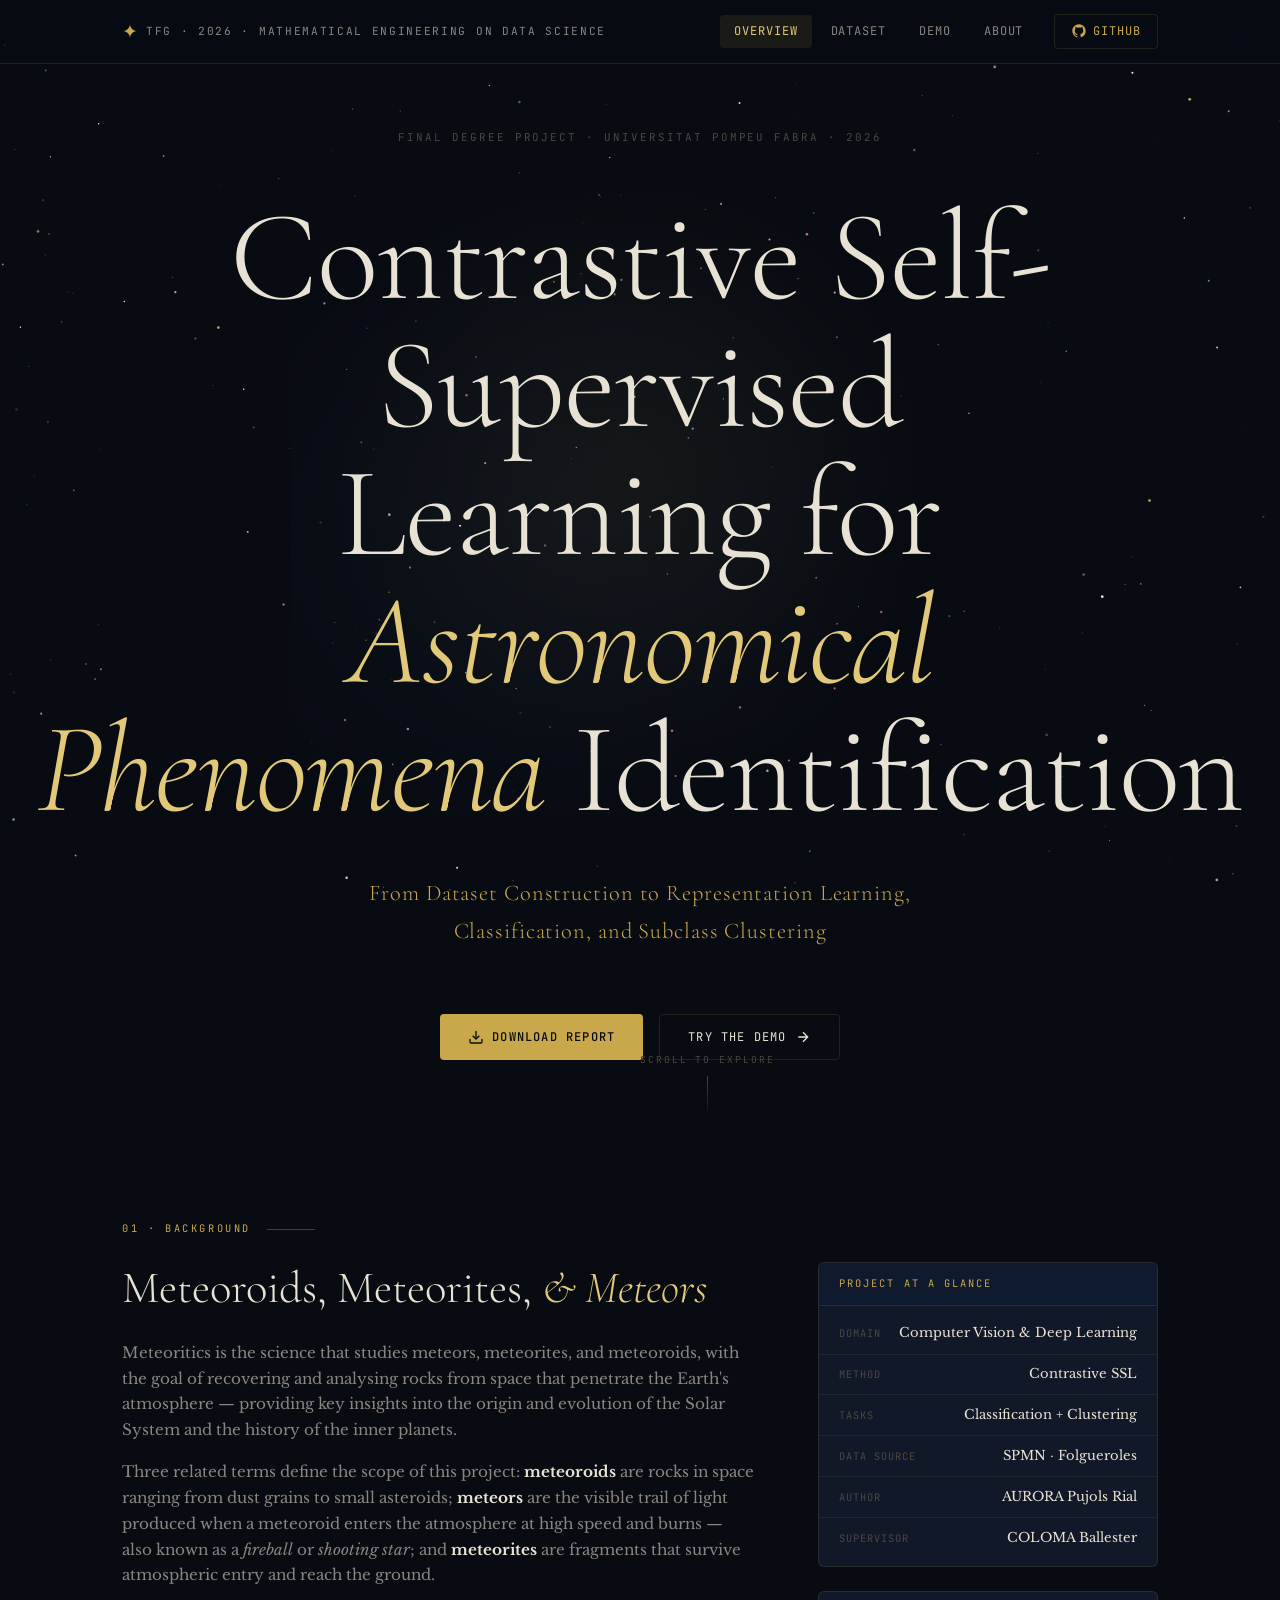
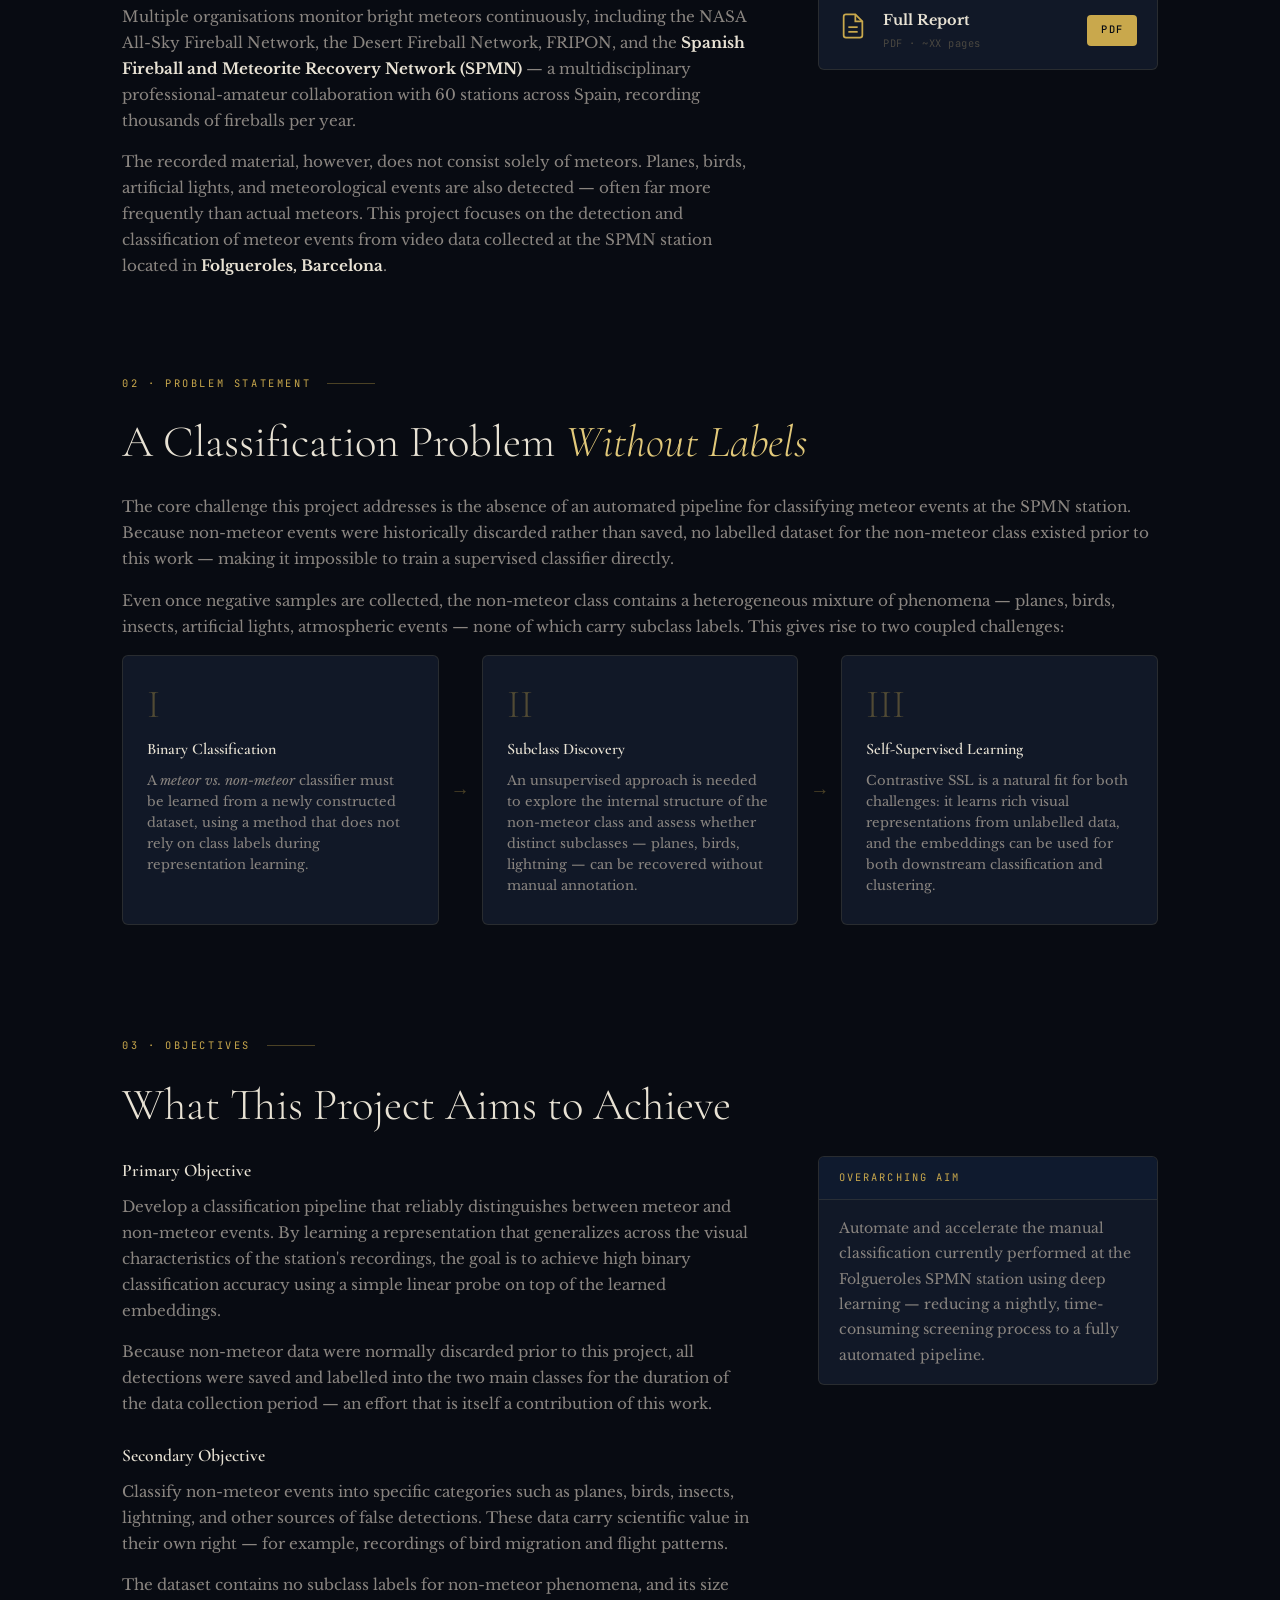
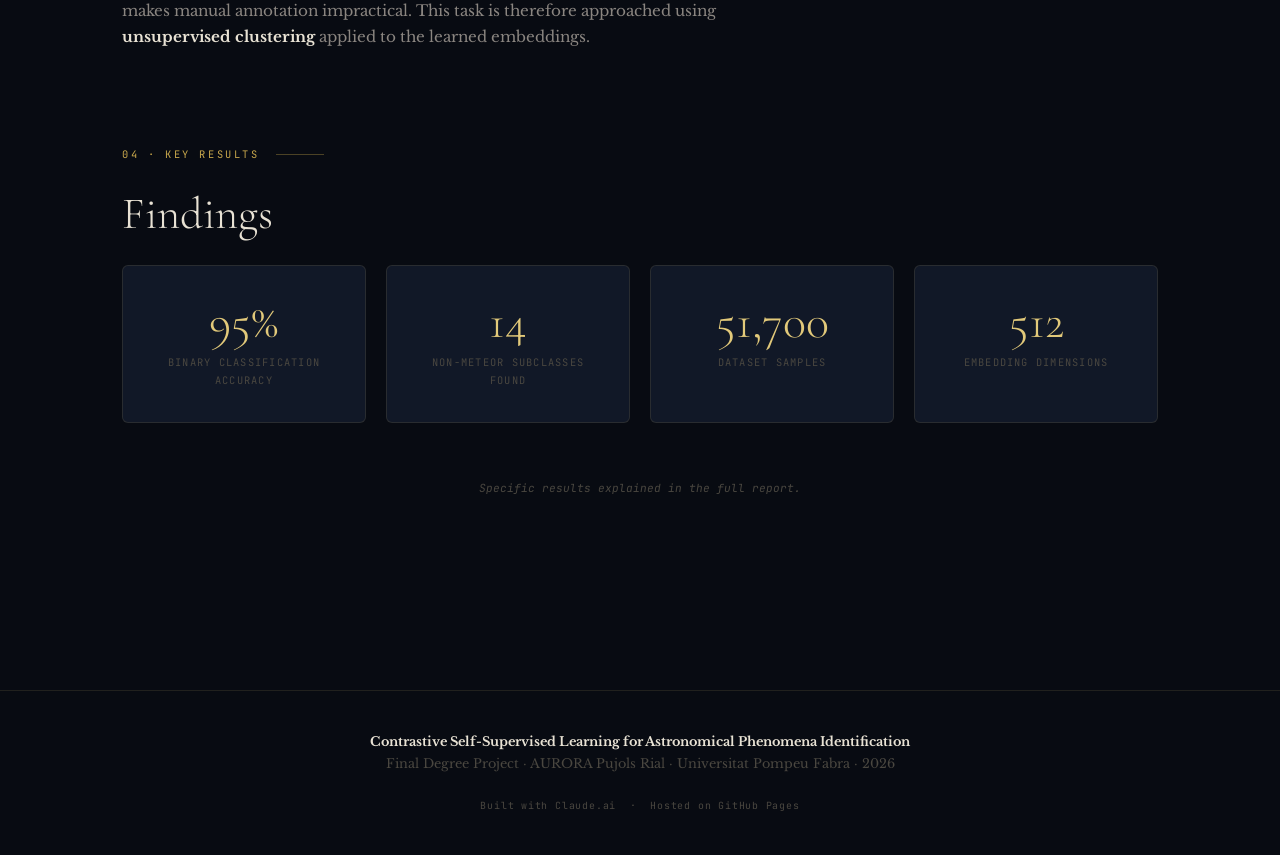
==== index.html @ f9894680 "Add files via upload" ====
<!DOCTYPE html>
<html lang="en">
<head>
  <meta charset="UTF-8" />
  <meta name="viewport" content="width=device-width, initial-scale=1.0"/>
  <title>Contrastive SSL for Astronomical Phenomena</title>

  <!-- Fonts -->
  <link rel="preconnect" href="https://fonts.googleapis.com">
  <link rel="preconnect" href="https://fonts.gstatic.com" crossorigin>
  <link href="https://fonts.googleapis.com/css2?family=Cormorant+Garamond:ital,wght@0,300;0,400;0,600;1,300;1,400&family=JetBrains+Mono:wght@300;400;500&family=Libre+Baskerville:ital,wght@0,400;0,700;1,400&display=swap" rel="stylesheet">

  <!-- Global styles (variables, reset, layout, components) -->
  <link rel="stylesheet" href="assets/css/variables.css" />
  <link rel="stylesheet" href="assets/css/base.css" />
  <link rel="stylesheet" href="assets/css/components.css" />
  <link rel="stylesheet" href="assets/css/nav.css" />

  <!-- Page-specific styles (loaded here so the SPA can swap them) -->
  <link rel="stylesheet" href="assets/css/page-home.css" />
  <link rel="stylesheet" href="assets/css/page-data.css" />
  <link rel="stylesheet" href="assets/css/page-demo.css" />
  <link rel="stylesheet" href="assets/css/page-about.css" />
</head>
<body>

  <!-- Animated starfield rendered on this canvas -->
  <canvas id="starfield"></canvas>

  <!-- ── Navigation (shared across all pages) ── -->
  <div id="nav-mount"></div>

  <!-- ── Page content is injected here by router.js ── -->
  <main id="app"></main>

  <!-- ── Footer (shared across all pages) ── -->
  <div id="footer-mount"></div>

  <!-- Scripts — order matters -->
  <script src="assets/js/starfield.js"></script>   <!-- background canvas animation  -->
  <script src="assets/js/components.js"></script>  <!-- nav + footer HTML            -->
  <script src="assets/js/router.js"></script>      <!-- SPA page switching           -->
  <script src="assets/js/demo.js"></script>        <!-- upload zone + tab logic      -->

</body>
</html>
---- assets/css/variables.css ----
/* ═══════════════════════════════════════════════════════════════
   variables.css
   Design tokens — edit this file to retheme the entire site.
   All other CSS files reference these variables exclusively.
═══════════════════════════════════════════════════════════════ */

:root {
  /* ── Backgrounds ─────────────────────────────── */
  --bg:           #080b12;   /* page background          */
  --bg-surface:   #0d1220;   /* subtle raised surface    */
  --bg-card:      #111827;   /* cards, panels            */
  --bg-card-alt:  #0f1a2e;   /* card headers, code bg    */

  /* ── Borders ─────────────────────────────────── */
  --border:       rgba(180, 160, 100, 0.15);
  --border-soft:  rgba(255, 255, 255, 0.06);

  /* ── Brand / Accent ──────────────────────────── */
  --gold:         #c9a84c;
  --gold-light:   #e2c97a;
  --gold-dim:     rgba(201, 168, 76, 0.35);
  --gold-glow:    rgba(201, 168, 76, 0.10);

  /* ── Semantic star colours (decorative) ─────── */
  --blue-star:    #7aaed4;
  --red-star:     #d47a7a;

  /* ── Text ────────────────────────────────────── */
  --text-primary:   #e8e2d4;
  --text-secondary: #8a8580;
  --text-muted:     #4a4740;

  /* ── Layout ──────────────────────────────────── */
  --nav-h:        64px;
  --content-max:  1100px;
  --section-gap:  6rem;

  /* ── Typography ──────────────────────────────── */
  --font-display: 'Cormorant Garamond', Georgia, serif;
  --font-body:    'Libre Baskerville', Georgia, serif;
  --font-mono:    'JetBrains Mono', monospace;

  /* ── Motion ──────────────────────────────────── */
  --ease-out-expo: cubic-bezier(0.16, 1, 0.3, 1);
  --transition-fast: 0.2s var(--ease-out-expo);
  --transition-med:  0.4s var(--ease-out-expo);
}
---- assets/css/base.css ----
/* ═══════════════════════════════════════════════════════════════
   base.css
   Reset, body, typography, layout primitives used across all pages.
═══════════════════════════════════════════════════════════════ */

/* ── Reset ─────────────────────────────────────────────────── */
*, *::before, *::after {
  box-sizing: border-box;
  margin: 0;
  padding: 0;
}

html {
  scroll-behavior: smooth;
  font-size: 16px;
}

body {
  background: var(--bg);
  color: var(--text-primary);
  font-family: var(--font-body);
  line-height: 1.7;
  min-height: 100vh;
  overflow-x: hidden;
}

/* ── Starfield canvas (sits behind everything) ─────────────── */
#starfield {
  position: fixed;
  inset: 0;
  z-index: 0;
  pointer-events: none;
}

/* ── Main app mount ─────────────────────────────────────────── */
#app {
  position: relative;
  z-index: 1;
  min-height: 100vh;
}

/* ── Content wrapper ────────────────────────────────────────── */
.content-wrapper {
  max-width: var(--content-max);
  margin: 0 auto;
  padding: 4rem 2rem 6rem;
  position: relative;
  z-index: 1;
}

/* Top padding for subpages (clears the fixed nav) */
.content-wrapper--page {
  padding-top: calc(var(--nav-h) + 4rem);
}

/* ── Section ────────────────────────────────────────────────── */
.section {
  margin-bottom: var(--section-gap);
}

/* ── Section label (the small MONOSPACE / 01 · Thing labels) ── */
.section-label {
  display: flex;
  align-items: center;
  gap: 1rem;
  font-family: var(--font-mono);
  font-size: 0.65rem;
  letter-spacing: 0.25em;
  text-transform: uppercase;
  color: var(--gold);
  margin-bottom: 1.5rem;
}
.section-label::after {
  content: '';
  flex: 1;
  max-width: 48px;
  height: 1px;
  background: var(--gold-dim);
}

/* ── Headings ───────────────────────────────────────────────── */
h1, h2, h3 {
  font-family: var(--font-display);
  font-weight: 300;
  color: var(--text-primary);
}

h1 {
  font-size: clamp(2.5rem, 6vw, 4.5rem);
  line-height: 1.1;
  margin-bottom: 1.25rem;
}

h2 {
  font-size: clamp(1.8rem, 4vw, 2.8rem);
  line-height: 1.2;
  margin-bottom: 1.5rem;
}

h3 {
  font-weight: 600;
  font-size: 1.1rem;
  margin-bottom: 0.5rem;
}

/* Italic accent inside headings */
h1 em, h2 em {
  font-style: italic;
  color: var(--gold-light);
  font-weight: 300;
}

/* ── Body text ──────────────────────────────────────────────── */
p {
  color: var(--text-secondary);
  margin-bottom: 1rem;
  font-size: 0.95rem;
}
p:last-child { margin-bottom: 0; }

strong { color: var(--text-primary); font-weight: 700; }

a { color: var(--gold); }

/* ── Two-column layout ──────────────────────────────────────── */
.two-col {
  display: grid;
  grid-template-columns: 1fr 340px;
  gap: 4rem;
  align-items: start;
}
.col-aside {
  display: flex;
  flex-direction: column;
  gap: 1.5rem;
}

/* ── Reveal-on-scroll ──────────────────────────────────────── */
.reveal {
  opacity: 0;
  transform: translateY(24px);
  transition: opacity 0.7s var(--ease-out-expo),
              transform 0.7s var(--ease-out-expo);
}
.reveal.visible {
  opacity: 1;
  transform: none;
}

/* ── Page-hero (used on Dataset, Demo, About) ──────────────── */
.page-hero {
  margin-bottom: 5rem;
  border-bottom: 1px solid var(--border);
  padding-bottom: 3rem;
}
.page-hero .page-intro {
  font-size: 1.05rem;
  max-width: 620px;
  line-height: 1.8;
  color: var(--text-secondary);
}

/* ── Responsive ─────────────────────────────────────────────── */
@media (max-width: 860px) {
  .two-col {
    grid-template-columns: 1fr;
    gap: 2.5rem;
  }
  .col-aside {
    flex-direction: row;
    flex-wrap: wrap;
  }
}
---- assets/css/components.css ----
/* ═══════════════════════════════════════════════════════════════
   components.css
   Reusable UI building blocks — buttons, cards, code blocks, etc.
   These appear on more than one page and live here, not in page files.
═══════════════════════════════════════════════════════════════ */

/* ── Buttons ────────────────────────────────────────────────── */
.btn {
  display: inline-flex;
  align-items: center;
  gap: 0.5rem;
  padding: 0.75rem 1.75rem;
  border-radius: 4px;
  font-family: var(--font-mono);
  font-size: 0.75rem;
  letter-spacing: 0.1em;
  text-transform: uppercase;
  text-decoration: none;
  border: none;
  cursor: pointer;
  transition: all var(--transition-fast);
}

.btn--primary {
  background: var(--gold);
  color: var(--bg);
  font-weight: 500;
}
.btn--primary:hover {
  background: var(--gold-light);
  transform: translateY(-2px);
  box-shadow: 0 8px 24px rgba(201, 168, 76, 0.25);
}

.btn--secondary {
  background: transparent;
  color: var(--text-primary);
  border: 1px solid var(--border);
}
.btn--secondary:hover {
  border-color: var(--gold);
  color: var(--gold);
  transform: translateY(-2px);
}

.btn--small {
  padding: 0.4rem 0.9rem;
  font-size: 0.65rem;
}

/* ── Info card ──────────────────────────────────────────────── */
.info-card {
  background: var(--bg-card);
  border: 1px solid var(--border);
  border-radius: 6px;
  overflow: hidden;
}

.info-card__header {
  padding: 0.75rem 1.25rem;
  background: var(--bg-card-alt);
  border-bottom: 1px solid var(--border);
  font-family: var(--font-mono);
  font-size: 0.65rem;
  letter-spacing: 0.2em;
  text-transform: uppercase;
  color: var(--gold);
}

.info-card__body { padding: 0.5rem 0; }

.info-list { list-style: none; }
.info-list li {
  display: flex;
  justify-content: space-between;
  align-items: baseline;
  gap: 1rem;
  padding: 0.55rem 1.25rem;
  border-bottom: 1px solid var(--border-soft);
}
.info-list li:last-child { border-bottom: none; }

.info-list__label {
  font-family: var(--font-mono);
  font-size: 0.65rem;
  letter-spacing: 0.1em;
  text-transform: uppercase;
  color: var(--text-muted);
  flex-shrink: 0;
}
.info-list__value {
  font-size: 0.82rem;
  color: var(--text-primary);
  text-align: right;
}

/* ── Code block ─────────────────────────────────────────────── */
.code-block {
  background: var(--bg-card);
  border: 1px solid var(--border);
  border-radius: 6px;
  overflow: hidden;
  margin-top: 1.5rem;
}

.code-block__label {
  padding: 0.6rem 1.25rem;
  background: var(--bg-card-alt);
  border-bottom: 1px solid var(--border);
  font-family: var(--font-mono);
  font-size: 0.62rem;
  letter-spacing: 0.15em;
  text-transform: uppercase;
  color: var(--text-muted);
}

.code-block pre {
  padding: 1.25rem;
  overflow-x: auto;
}

.code-block code {
  font-family: var(--font-mono);
  font-size: 0.78rem;
  color: var(--text-secondary);
  line-height: 1.7;
}

/* ── Notice / warning banner ────────────────────────────────── */
.notice {
  display: flex;
  align-items: flex-start;
  gap: 0.75rem;
  background: rgba(201, 168, 76, 0.06);
  border: 1px solid rgba(201, 168, 76, 0.2);
  border-radius: 6px;
  padding: 1rem 1.25rem;
  font-family: var(--font-mono);
  font-size: 0.72rem;
  line-height: 1.6;
  color: var(--text-secondary);
  margin-top: 1.5rem;
}
.notice svg { color: var(--gold); flex-shrink: 0; margin-top: 0.1rem; }
.notice code {
  background: var(--bg-card);
  border: 1px solid var(--border);
  border-radius: 3px;
  padding: 0.1rem 0.35rem;
  font-size: 0.68rem;
}

/* ── Tag / badge ────────────────────────────────────────────── */
.tag {
  display: inline-block;
  background: var(--bg-card-alt);
  border: 1px solid var(--border);
  border-radius: 3px;
  padding: 0.1rem 0.5rem;
  font-family: var(--font-mono);
  font-size: 0.62rem;
  letter-spacing: 0.08em;
  color: var(--text-muted);
}

/* ── Resource card (About page + shared) ───────────────────── */
.resource-card {
  display: flex;
  align-items: center;
  gap: 1rem;
  background: var(--bg-card);
  border: 1px solid var(--border);
  border-radius: 6px;
  padding: 1.25rem;
  text-decoration: none;
  transition: border-color var(--transition-fast),
              transform var(--transition-fast);
}
.resource-card:hover {
  border-color: var(--gold-dim);
  transform: translateY(-2px);
}
.resource-card__icon { color: var(--gold); flex-shrink: 0; }
.resource-card__text {
  display: flex;
  flex-direction: column;
  gap: 0.2rem;
}
.resource-card__text strong {
  font-size: 0.9rem;
  color: var(--text-primary);
}
.resource-card__text span {
  font-family: var(--font-mono);
  font-size: 0.62rem;
  color: var(--text-muted);
  letter-spacing: 0.06em;
}
---- assets/css/nav.css ----
/* ═══════════════════════════════════════════════════════════════
   nav.css
   Fixed top navigation bar — shared across all pages.
═══════════════════════════════════════════════════════════════ */

#main-nav {
  position: fixed;
  top: 0; left: 0; right: 0;
  z-index: 100;
  height: var(--nav-h);
  background: rgba(8, 11, 18, 0.85);
  backdrop-filter: blur(18px) saturate(1.4);
  border-bottom: 1px solid var(--border);
}

.nav__inner {
  max-width: var(--content-max);
  margin: 0 auto;
  padding: 0 2rem;
  height: 100%;
  display: flex;
  align-items: center;
  gap: 2rem;
}

/* Logo */
.nav__logo {
  display: flex;
  align-items: center;
  gap: 0.5rem;
  text-decoration: none;
  color: var(--text-primary);
  flex-shrink: 0;
  cursor: pointer;
}
.nav__logo-glyph {
  color: var(--gold);
  font-size: 1.2rem;
  line-height: 1;
  animation: pulse-star 3s ease-in-out infinite;
}
.nav__logo-text {
  font-family: var(--font-mono);
  font-size: 0.7rem;
  letter-spacing: 0.15em;
  color: var(--text-secondary);
  text-transform: uppercase;
}

@keyframes pulse-star {
  0%, 100% { opacity: 1;   transform: scale(1);    }
  50%       { opacity: 0.6; transform: scale(0.85); }
}

/* Links list */
.nav__links {
  display: flex;
  align-items: center;
  gap: 0.25rem;
  list-style: none;
  margin-left: auto;
}

.nav__link {
  display: block;
  padding: 0.4rem 0.9rem;
  text-decoration: none;
  font-family: var(--font-mono);
  font-size: 0.75rem;
  letter-spacing: 0.08em;
  text-transform: uppercase;
  color: var(--text-secondary);
  border-radius: 4px;
  transition: color var(--transition-fast), background var(--transition-fast);
  cursor: pointer;
}
.nav__link:hover  { color: var(--text-primary); background: var(--gold-glow); }
.nav__link.active { color: var(--gold-light);   background: var(--gold-glow); }

/* GitHub CTA button */
.nav__cta {
  display: flex;
  align-items: center;
  gap: 0.4rem;
  padding: 0.4rem 1rem;
  margin-left: 0.75rem;
  text-decoration: none;
  font-family: var(--font-mono);
  font-size: 0.75rem;
  letter-spacing: 0.08em;
  text-transform: uppercase;
  color: var(--gold);
  border: 1px solid var(--border);
  border-radius: 4px;
  transition: border-color var(--transition-fast),
              background   var(--transition-fast),
              color        var(--transition-fast);
}
.nav__cta:hover {
  border-color: var(--gold);
  background: var(--gold-glow);
  color: var(--gold-light);
}

/* Hamburger (mobile) */
.nav__hamburger {
  display: none;
  flex-direction: column;
  gap: 5px;
  background: none;
  border: none;
  cursor: pointer;
  padding: 0.5rem;
  margin-left: auto;
}
.nav__hamburger span {
  display: block;
  width: 22px;
  height: 1.5px;
  background: var(--text-secondary);
  transition: transform 0.25s, opacity 0.25s;
}
.nav__hamburger.open span:nth-child(1) { transform: translateY(6.5px) rotate(45deg); }
.nav__hamburger.open span:nth-child(2) { opacity: 0; }
.nav__hamburger.open span:nth-child(3) { transform: translateY(-6.5px) rotate(-45deg); }

/* Footer */
#site-footer {
  position: relative;
  z-index: 1;
  border-top: 1px solid var(--border);
  padding: 2.5rem 2rem;
  text-align: center;
}
.footer__inner {
  max-width: var(--content-max);
  margin: 0 auto;
  display: flex;
  flex-direction: column;
  gap: 0.5rem;
}
#site-footer p {
  font-size: 0.8rem;
  color: var(--text-muted);
  line-height: 1.7;
}
.footer__copy {
  font-family: var(--font-mono);
  font-size: 0.62rem !important;
  letter-spacing: 0.08em;
}

/* ── Responsive ─────────────────────────────────────────────── */
@media (max-width: 860px) {
  .nav__links    { display: none; }
  .nav__hamburger { display: flex; }

  .nav__links.open {
    display: flex;
    flex-direction: column;
    position: fixed;
    top: var(--nav-h);
    left: 0; right: 0;
    background: rgba(8, 11, 18, 0.97);
    border-bottom: 1px solid var(--border);
    padding: 1rem 2rem;
    gap: 0.25rem;
  }
  .nav__cta { margin-left: 0; margin-top: 0.5rem; }
}
---- assets/css/page-home.css ----
/* ═══════════════════════════════════════════════════════════════
   page-home.css
   Styles specific to the Home / Overview page.
═══════════════════════════════════════════════════════════════ */

/* ── Hero ───────────────────────────────────────────────────── */
.hero {
  min-height: 100vh;
  display: flex;
  flex-direction: column;
  justify-content: center;
  align-items: center;
  text-align: center;
  padding: calc(var(--nav-h) + 4rem) 2rem 6rem;
  position: relative;
  overflow: clip; /* clips the nebula glow visually without affecting scroll height */
}

/* Nebula glow behind the title */
.hero::before {
  content: '';
  position: absolute;
  top: 10%;
  left: 50%;
  transform: translateX(-50%);
  width: 700px;
  height: 700px;
  background:
    radial-gradient(ellipse, rgba(201, 168, 76, 0.05) 0%, transparent 65%),
    radial-gradient(ellipse at 35% 60%, rgba(122, 174, 212, 0.04) 0%, transparent 60%);
  pointer-events: none;
  animation: nebula-breathe 8s ease-in-out infinite;
}
@keyframes nebula-breathe {
  0%, 100% { transform: translateX(-50%) scale(1);   opacity: 1;   }
  50%       { transform: translateX(-50%) scale(1.1); opacity: 0.7; }
}

/* Eyebrow line */
.hero__eyebrow {
  display: flex;
  align-items: center;
  gap: 1.5rem;
  font-family: var(--font-mono);
  font-size: 0.68rem;
  letter-spacing: 0.18em;
  text-transform: uppercase;
  color: var(--text-muted);
  margin-bottom: 3rem;
  animation: fade-up 0.8s var(--ease-out-expo) both;
}
.hero__eyebrow-line {
  flex: 1;
  max-width: 80px;
  height: 1px;
  background: linear-gradient(to right, transparent, var(--text-muted));
}
.hero__eyebrow-line:last-child {
  background: linear-gradient(to left, transparent, var(--text-muted));
}

/* Main title */
.hero__title {
  font-family: var(--font-display);
  font-weight: 300;
  font-size: clamp(3.5rem, 10vw, 8rem);
  line-height: 1.0;
  letter-spacing: -0.01em;
  color: var(--text-primary);
  animation: fade-up 0.9s 0.1s var(--ease-out-expo) both;
}
.hero__title em {
  font-style: italic;
  color: var(--gold-light);
  font-weight: 300;
}

/* Subtitle */
.hero__subtitle {
  font-family: var(--font-display);
  font-size: clamp(1rem, 2.5vw, 1.4rem);
  font-weight: 300;
  color: var(--gold);
  letter-spacing: 0.04em;
  margin-top: 1.2rem;
  animation: fade-up 1s 0.2s var(--ease-out-expo) both;
}

/* Tagline */
.hero__tagline {
  font-family: var(--font-mono);
  font-size: 0.75rem;
  letter-spacing: 0.06em;
  color: var(--text-muted);
  margin-top: 1.5rem;
  line-height: 1.8;
  animation: fade-up 1s 0.3s var(--ease-out-expo) both;
}

/* Action buttons */
.hero__actions {
  display: flex;
  gap: 1rem;
  flex-wrap: wrap;
  justify-content: center;
  margin-top: 3rem;
  animation: fade-up 1s 0.4s var(--ease-out-expo) both;
}

/* Scroll hint */
.hero__scroll {
  position: absolute;
  bottom: 2.5rem;
  left: 50%;
  transform: translateX(-50%);
  display: flex;
  flex-direction: column;
  align-items: center;
  gap: 0.5rem;
  font-family: var(--font-mono);
  font-size: 0.6rem;
  letter-spacing: 0.2em;
  text-transform: uppercase;
  color: var(--text-muted);
  animation: fade-up 1s 0.8s var(--ease-out-expo) both;
}
.hero__scroll-line {
  width: 1px;
  height: 40px;
  background: linear-gradient(to bottom, var(--text-muted), transparent);
  animation: scroll-pulse 2s ease-in-out infinite;
}
@keyframes scroll-pulse {
  0%, 100% { opacity: 0.4; transform: scaleY(1); }
  50%       { opacity: 1;   transform: scaleY(1.2) translateY(4px); }
}

/* ── Report quick-link card ─────────────────────────────────── */
.report-card {
  display: flex;
  align-items: center;
  gap: 1rem;
  background: var(--bg-card);
  border: 1px solid var(--border);
  border-radius: 6px;
  padding: 1rem 1.25rem;
}
.report-card__icon { color: var(--gold); flex-shrink: 0; }
.report-card__text {
  display: flex;
  flex-direction: column;
  gap: 0.15rem;
  flex: 1;
}
.report-card__text strong { font-size: 0.9rem; color: var(--text-primary); }
.report-card__text span {
  font-family: var(--font-mono);
  font-size: 0.65rem;
  color: var(--text-muted);
  letter-spacing: 0.05em;
}

/* ── Pipeline (I→II→III→IV) ─────────────────────────────────── */
.pipeline {
  display: flex;
  align-items: stretch;
  overflow-x: auto;
  padding-bottom: 1rem;
  gap: 0;
}

.pipeline__step {
  flex: 1;
  min-width: 180px;
  background: var(--bg-card);
  border: 1px solid var(--border);
  border-radius: 6px;
  padding: 1.75rem 1.5rem;
  display: flex;
  flex-direction: column;
  gap: 0.75rem;
  transition: border-color var(--transition-fast), transform 0.25s;
}
.pipeline__step:hover {
  border-color: var(--gold-dim);
  transform: translateY(-3px);
}

.pipeline__number {
  font-family: var(--font-display);
  font-size: 2.5rem;
  font-weight: 300;
  color: var(--gold-dim);
  line-height: 1;
}

.pipeline__step h3 { font-size: 1rem;  margin-bottom: 0.4rem; }
.pipeline__step p  { font-size: 0.82rem; line-height: 1.6; }

.pipeline__arrow {
  display: flex;
  align-items: center;
  padding: 0 0.75rem;
  color: var(--gold-dim);
  font-size: 1.2rem;
  flex-shrink: 0;
}

/* ── Results grid ────────────────────────────────────────────── */
.results-grid {
  display: grid;
  grid-template-columns: repeat(auto-fit, minmax(180px, 1fr));
  gap: 1.5rem;
  margin-bottom: 1rem;
}

.result-card {
  background: var(--bg-card);
  border: 1px solid var(--border);
  border-radius: 6px;
  padding: 2rem 1.5rem;
  text-align: center;
}
.result-card__value {
  font-family: var(--font-display);
  font-size: 3rem;
  font-weight: 300;
  color: var(--gold-light);
  line-height: 1;
  margin-bottom: 0.5rem;
}
.result-card__label {
  font-family: var(--font-mono);
  font-size: 0.65rem;
  letter-spacing: 0.12em;
  text-transform: uppercase;
  color: var(--text-muted);
}

.results-note {
  font-family: var(--font-mono);
  font-size: 0.7rem;
  color: var(--text-muted);
  font-style: italic;
  text-align: center;
  padding-top: 0.5rem;
}

/* ── Animations ──────────────────────────────────────────────── */
@keyframes fade-up {
  from { opacity: 0; transform: translateY(20px); }
  to   { opacity: 1; transform: translateY(0);     }
}

/* ── Responsive ──────────────────────────────────────────────── */
@media (max-width: 860px) {
  .pipeline {
    flex-direction: column;
    gap: 0;
  }
  .pipeline__arrow {
    transform: rotate(90deg);
    padding: 0.25rem 0;
    justify-content: center;
  }
}
@media (max-width: 540px) {
  .hero__actions { flex-direction: column; align-items: center; }
  .results-grid  { grid-template-columns: 1fr 1fr; }
}
---- assets/css/page-data.css ----
/* ═══════════════════════════════════════════════════════════════
   page-data.css
   Styles specific to the Dataset page.
═══════════════════════════════════════════════════════════════ */

/* ── Vertical timeline (processing steps) ───────────────────── */
.timeline {
  border-left: 1px solid var(--border);
  padding-left: 2rem;
  display: flex;
  flex-direction: column;
  margin-top: 1rem;
}

.timeline__step {
  position: relative;
  padding-bottom: 2.5rem;
}
.timeline__step:last-child { padding-bottom: 0; }

/* Dot on the timeline line */
.timeline__dot {
  position: absolute;
  left: -2.375rem;
  top: 0.35rem;
  width: 10px;
  height: 10px;
  border-radius: 50%;
  background: var(--bg);
  border: 2px solid var(--gold);
  box-shadow: 0 0 8px var(--gold-glow);
}

.timeline__step h3 { font-size: 1.05rem; margin-bottom: 0.35rem; }
.timeline__step p  { font-size: 0.88rem; }

/* ── Download bar ────────────────────────────────────────────── */
.download-bar {
  display: flex;
  align-items: center;
  justify-content: space-between;
  gap: 1rem;
  background: var(--bg-card);
  border: 1px solid var(--border);
  border-radius: 6px;
  padding: 1rem 1.5rem;
  margin: 1.5rem 0;
}

.download-bar__info {
  display: flex;
  align-items: center;
  gap: 0.75rem;
  color: var(--text-secondary);
  font-size: 0.9rem;
}
.download-bar__info svg { color: var(--gold); flex-shrink: 0; }

/* ── Responsive ─────────────────────────────────────────────── */
@media (max-width: 540px) {
  .download-bar {
    flex-direction: column;
    align-items: flex-start;
    gap: 1rem;
  }
}
---- assets/css/page-demo.css ----
/* ═══════════════════════════════════════════════════════════════
   page-demo.css
   Styles specific to the Demo page (prediction + cluster tabs).
═══════════════════════════════════════════════════════════════ */

/* ── Tab bar ─────────────────────────────────────────────────── */
.demo-tabs {
  display: flex;
  border-bottom: 1px solid var(--border);
  margin-bottom: 3rem;
}

.demo-tab {
  background: none;
  border: none;
  border-bottom: 2px solid transparent;
  padding: 0.75rem 1.5rem;
  font-family: var(--font-mono);
  font-size: 0.72rem;
  letter-spacing: 0.12em;
  text-transform: uppercase;
  color: var(--text-muted);
  cursor: pointer;
  margin-bottom: -1px;
  transition: color var(--transition-fast), border-color var(--transition-fast);
}
.demo-tab:hover  { color: var(--text-primary); }
.demo-tab.active { color: var(--gold); border-bottom-color: var(--gold); }

.demo-panel         { display: none; }
.demo-panel.active  { display: block; }

/* ── File upload zone ────────────────────────────────────────── */
.upload-zone {
  border: 1px dashed var(--border);
  border-radius: 8px;
  padding: 3rem 2rem;
  text-align: center;
  cursor: pointer;
  background: var(--bg-card);
  margin: 1.5rem 0;
  transition: border-color var(--transition-fast), background var(--transition-fast);
}
.upload-zone:hover,
.upload-zone.dragover {
  border-color: var(--gold-dim);
  background: var(--gold-glow);
}

.upload-zone__icon    { color: var(--gold-dim); margin-bottom: 1rem; }
.upload-zone__primary {
  font-family: var(--font-display);
  font-size: 1.2rem;
  color: var(--text-primary);
  margin-bottom: 0.4rem;
}
.upload-zone__secondary {
  font-size: 0.85rem;
  color: var(--text-muted);
  margin-bottom: 0.75rem;
}
.upload-zone__browse  { color: var(--gold); cursor: pointer; text-decoration: underline; }
.upload-zone__hint {
  font-family: var(--font-mono);
  font-size: 0.65rem;
  letter-spacing: 0.08em;
  color: var(--text-muted);
}

/* ── Prediction result panel ────────────────────────────────── */
.prediction-result {
  background: var(--bg-card);
  border: 1px solid var(--border);
  border-radius: 6px;
  overflow: hidden;
  margin: 1.5rem 0;
}

.prediction-result__header {
  display: flex;
  align-items: center;
  gap: 0.5rem;
  padding: 0.75rem 1.25rem;
  background: var(--bg-card-alt);
  border-bottom: 1px solid var(--border);
  font-family: var(--font-mono);
  font-size: 0.65rem;
  letter-spacing: 0.15em;
  text-transform: uppercase;
  color: var(--gold);
}

.prediction-result__body {
  padding: 1.5rem 1.25rem;
  display: flex;
  flex-direction: column;
  gap: 1rem;
}

.pred-row {
  display: flex;
  justify-content: space-between;
  align-items: center;
  gap: 1rem;
}
.pred-row__label {
  font-family: var(--font-mono);
  font-size: 0.65rem;
  letter-spacing: 0.12em;
  text-transform: uppercase;
  color: var(--text-muted);
  flex-shrink: 0;
}
.pred-row__value {
  font-family: var(--font-display);
  font-size: 1.6rem;
  font-weight: 600;
  color: var(--gold-light);
}

/* Confidence bar */
.confidence-row {
  display: flex;
  align-items: center;
  gap: 1rem;
}
.confidence-row__label {
  font-family: var(--font-mono);
  font-size: 0.65rem;
  letter-spacing: 0.12em;
  text-transform: uppercase;
  color: var(--text-muted);
  flex-shrink: 0;
}
.confidence-track {
  flex: 1;
  height: 4px;
  background: var(--bg-surface);
  border-radius: 2px;
  overflow: hidden;
}
.confidence-fill {
  height: 100%;
  background: linear-gradient(to right, var(--gold-dim), var(--gold));
  border-radius: 2px;
  width: 0%;
  transition: width 0.8s var(--ease-out-expo);
}
.confidence-pct {
  font-family: var(--font-mono);
  font-size: 0.75rem;
  color: var(--gold);
  min-width: 3rem;
  text-align: right;
}

.prediction-result__note {
  padding: 0.75rem 1.25rem;
  border-top: 1px solid var(--border);
  background: var(--bg-card-alt);
  font-family: var(--font-mono);
  font-size: 0.68rem;
  color: var(--text-muted);
  line-height: 1.6;
}

/* ── Cluster visualisation area ─────────────────────────────── */
/*
   The actual chart renders inside #cluster-plot.
   Add Plotly / D3 to assets/js/cluster.js and target this element.
*/
.viz-area {
  background: var(--bg-card);
  border: 1px solid var(--border);
  border-radius: 8px;
  min-height: 460px;
  display: flex;
  align-items: center;
  justify-content: center;
  margin: 1.5rem 0;
  position: relative;
  overflow: hidden;
}

/* Hatching overlay shown only when no chart is present */
.viz-area--empty::after {
  content: '';
  position: absolute;
  inset: 0;
  background: repeating-linear-gradient(
    -45deg,
    transparent,
    transparent 20px,
    rgba(255, 255, 255, 0.01) 20px,
    rgba(255, 255, 255, 0.01) 40px
  );
  pointer-events: none;
}

.viz-placeholder {
  text-align: center;
  color: var(--text-muted);
  z-index: 1;
  display: flex;
  flex-direction: column;
  align-items: center;
  gap: 0.75rem;
}
.viz-placeholder p {
  font-family: var(--font-display);
  font-size: 1.1rem;
  color: var(--text-secondary);
  margin: 0;
}
.viz-placeholder span {
  font-family: var(--font-mono);
  font-size: 0.65rem;
  max-width: 300px;
  line-height: 1.7;
  color: var(--text-muted);
}

/* The actual Plotly/D3 target — hidden until cluster.js loads data */
#cluster-plot {
  width: 100%;
  height: 460px;
  display: none; /* cluster.js sets this to block once data is ready */
}

/* ── Cluster legend ──────────────────────────────────────────── */
.cluster-legend {
  background: var(--bg-card);
  border: 1px solid var(--border);
  border-radius: 6px;
  padding: 1.25rem;
  margin-bottom: 1.5rem;
}
.cluster-legend__title {
  font-family: var(--font-mono);
  font-size: 0.62rem;
  letter-spacing: 0.15em;
  text-transform: uppercase;
  color: var(--text-muted);
  margin-bottom: 0.75rem;
}
.cluster-legend__items { display: flex; flex-wrap: wrap; gap: 1rem; }
.legend-item {
  display: flex;
  align-items: center;
  gap: 0.5rem;
  font-family: var(--font-mono);
  font-size: 0.72rem;
  color: var(--text-secondary);
}
.legend-item__dot {
  width: 10px;
  height: 10px;
  border-radius: 50%;
  flex-shrink: 0;
}

/* ── Upload instructions strip ───────────────────────────────── */
.upload-instructions {
  display: flex;
  align-items: center;
  gap: 0.75rem;
  background: var(--bg-card);
  border: 1px solid var(--border);
  border-radius: 6px;
  padding: 1rem 1.5rem;
  margin-bottom: 1.5rem;
  flex-wrap: wrap;
}

.upload-step {
  display: flex;
  align-items: center;
  gap: 0.75rem;
  font-family: var(--font-mono);
  font-size: 0.68rem;
  color: var(--text-secondary);
  line-height: 1.5;
}

.upload-step__num {
  display: flex;
  align-items: center;
  justify-content: center;
  width: 22px;
  height: 22px;
  border-radius: 50%;
  background: var(--gold-glow);
  border: 1px solid var(--gold-dim);
  color: var(--gold);
  font-size: 0.65rem;
  font-weight: 500;
  flex-shrink: 0;
}

.upload-step__arrow {
  color: var(--text-muted);
  font-size: 0.9rem;
  flex-shrink: 0;
}

/* ── Loading spinner ─────────────────────────────────────────── */
.results-loading {
  display: flex;
  flex-direction: column;
  align-items: center;
  gap: 1.25rem;
  padding: 3rem 2rem;
  color: var(--text-muted);
  font-family: var(--font-mono);
  font-size: 0.75rem;
  letter-spacing: 0.08em;
}

.results-loading__spinner {
  width: 32px;
  height: 32px;
  border: 2px solid var(--border);
  border-top-color: var(--gold);
  border-radius: 50%;
  animation: spin 0.8s linear infinite;
}

@keyframes spin {
  to { transform: rotate(360deg); }
}

/* ── Results toolbar (summary + download buttons) ────────────── */
.results-toolbar {
  display: flex;
  align-items: center;
  justify-content: space-between;
  gap: 1rem;
  flex-wrap: wrap;
  margin: 2rem 0 1.5rem;
  padding-bottom: 1.25rem;
  border-bottom: 1px solid var(--border);
}

.results-summary {
  display: flex;
  align-items: center;
  gap: 0.75rem;
  flex-wrap: wrap;
  font-family: var(--font-mono);
  font-size: 0.72rem;
  color: var(--text-secondary);
}

.summary-stat strong { color: var(--text-primary); }
.summary-divider     { color: var(--text-muted); }
.meteor-stat strong  { color: var(--gold-light); }
.non-stat strong     { color: var(--blue-star); }
.skip-stat           { color: var(--red-star); }

.results-toolbar__actions {
  display: flex;
  gap: 0.75rem;
  flex-wrap: wrap;
}

/* ── Results grid ────────────────────────────────────────────── */
.results-grid {
  display: grid;
  grid-template-columns: repeat(auto-fill, minmax(240px, 1fr));
  gap: 1.25rem;
  margin-bottom: 3rem;
}

/* ── Individual result card ──────────────────────────────────── */
.result-card-item {
  background: var(--bg-card);
  border-radius: 8px;
  overflow: hidden;
  border: 1px solid var(--border);
  transition: transform 0.2s var(--ease-out-expo),
              border-color 0.2s var(--ease-out-expo);
}

.result-card-item:hover {
  transform: translateY(-3px);
}

.result-card-item--meteor {
  border-color: rgba(201, 168, 76, 0.25);
}

.result-card-item--meteor:hover {
  border-color: var(--gold-dim);
}

.result-card-item--non-meteor {
  border-color: rgba(122, 174, 212, 0.2);
}

.result-card-item--non-meteor:hover {
  border-color: rgba(122, 174, 212, 0.4);
}

/* Image area */
.rci__image-wrap {
  position: relative;
  width: 100%;
  aspect-ratio: 1;
  background: #000;
  overflow: hidden;
}

.rci__image {
  width: 100%;
  height: 100%;
  object-fit: contain;
  /* Preserve the astronomical look — no smoothing on tiny pixels */
  image-rendering: pixelated;
  image-rendering: crisp-edges;
  filter: brightness(1.1) contrast(1.15);
}

/* Meteor / Non-meteor badge overlaid on image */
.rci__badge {
  position: absolute;
  top: 0.6rem;
  right: 0.6rem;
  font-family: var(--font-mono);
  font-size: 0.6rem;
  letter-spacing: 0.1em;
  text-transform: uppercase;
  padding: 0.25rem 0.6rem;
  border-radius: 3px;
  font-weight: 500;
}

.rci__badge--meteor {
  background: rgba(201, 168, 76, 0.85);
  color: #000;
}

.rci__badge--non {
  background: rgba(122, 174, 212, 0.85);
  color: #000;
}

/* Card body */
.rci__body {
  padding: 0.9rem 1rem 1rem;
  display: flex;
  flex-direction: column;
  gap: 0.6rem;
}

.rci__filename {
  font-family: var(--font-mono);
  font-size: 0.65rem;
  color: var(--text-muted);
  white-space: nowrap;
  overflow: hidden;
  text-overflow: ellipsis;
  margin: 0;
}

/* Confidence bar row */
.rci__confidence {
  display: flex;
  align-items: center;
  gap: 0.6rem;
}

.rci__conf-label {
  font-family: var(--font-mono);
  font-size: 0.58rem;
  letter-spacing: 0.1em;
  text-transform: uppercase;
  color: var(--text-muted);
  flex-shrink: 0;
  width: 5rem;
}

.rci__conf-track {
  flex: 1;
  height: 3px;
  background: var(--bg-surface);
  border-radius: 2px;
  overflow: hidden;
}

.rci__conf-fill {
  height: 100%;
  border-radius: 2px;
  transition: width 0.6s var(--ease-out-expo);
}

.rci__conf-pct {
  font-family: var(--font-mono);
  font-size: 0.65rem;
  color: var(--text-secondary);
  min-width: 2.5rem;
  text-align: right;
  flex-shrink: 0;
}

/* Probability breakdown */
.rci__probs {
  display: grid;
  grid-template-columns: 1fr auto;
  gap: 0.15rem 0.75rem;
  padding-top: 0.4rem;
  border-top: 1px solid var(--border-soft);
}

.rci__prob-label {
  font-family: var(--font-mono);
  font-size: 0.58rem;
  letter-spacing: 0.08em;
  text-transform: uppercase;
  color: var(--text-muted);
}

.rci__prob-val {
  font-family: var(--font-mono);
  font-size: 0.62rem;
  color: var(--text-secondary);
  text-align: right;
}

/* ── Responsive ──────────────────────────────────────────────── */
@media (max-width: 640px) {
  .results-toolbar {
    flex-direction: column;
    align-items: flex-start;
  }
  .results-grid {
    grid-template-columns: repeat(auto-fill, minmax(160px, 1fr));
  }
  .upload-instructions {
    flex-direction: column;
    align-items: flex-start;
  }
  .upload-step__arrow { transform: rotate(90deg); }
}
---- assets/css/page-about.css ----
/* ═══════════════════════════════════════════════════════════════
   page-about.css
   Styles specific to the About / Project & Author page.
═══════════════════════════════════════════════════════════════ */

/* ── Contact links ───────────────────────────────────────────── */
.contact-links {
  display: flex;
  flex-direction: column;
  gap: 0.6rem;
  margin-top: 1.5rem;
}

.contact-link {
  display: flex;
  align-items: center;
  gap: 0.6rem;
  font-family: var(--font-mono);
  font-size: 0.75rem;
  color: var(--text-secondary);
  text-decoration: none;
  transition: color var(--transition-fast);
}
.contact-link:hover { color: var(--gold); }
.contact-link svg   { color: var(--gold-dim); flex-shrink: 0; }

/* ── Resources grid ─────────────────────────────────────────── */
.resources-grid {
  display: grid;
  grid-template-columns: repeat(auto-fit, minmax(220px, 1fr));
  gap: 1.5rem;
  margin-top: 1.5rem;
}

/* ── Responsive ─────────────────────────────────────────────── */
@media (max-width: 540px) {
  .resources-grid { grid-template-columns: 1fr; }
}
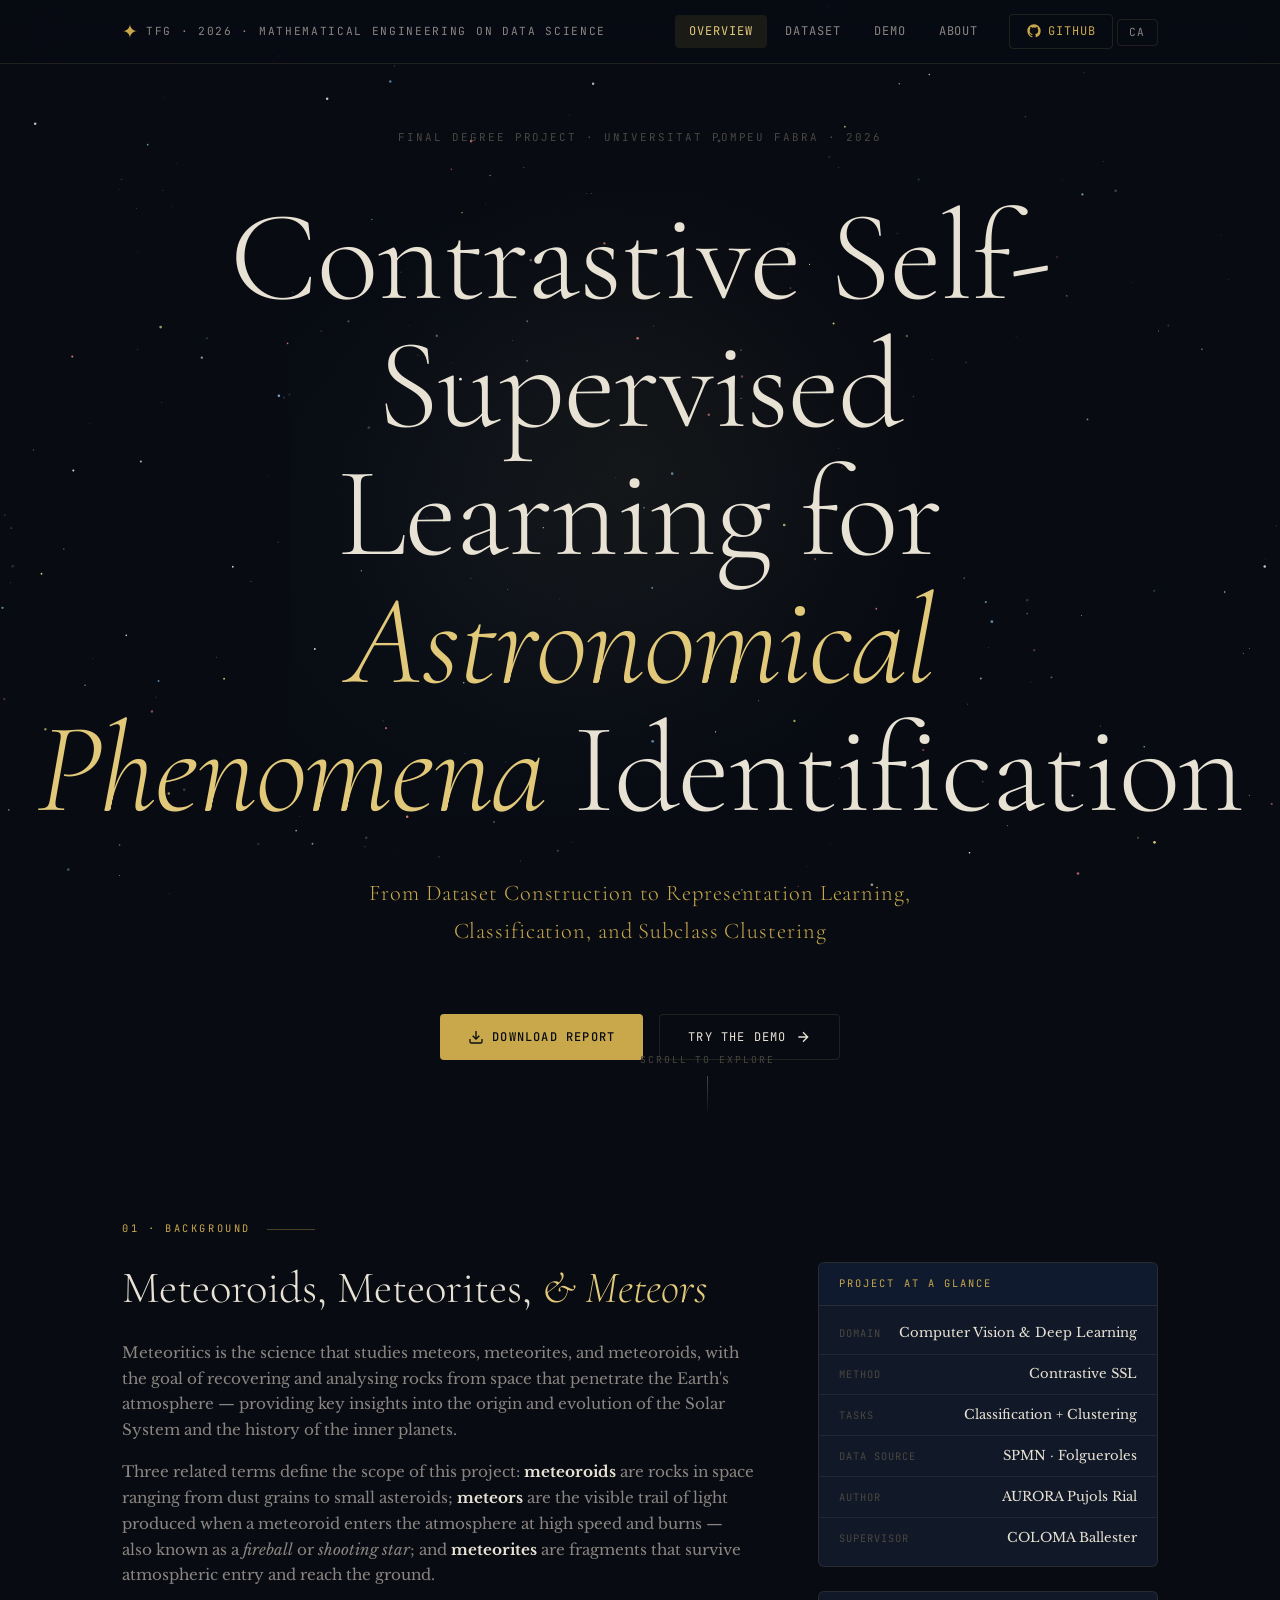
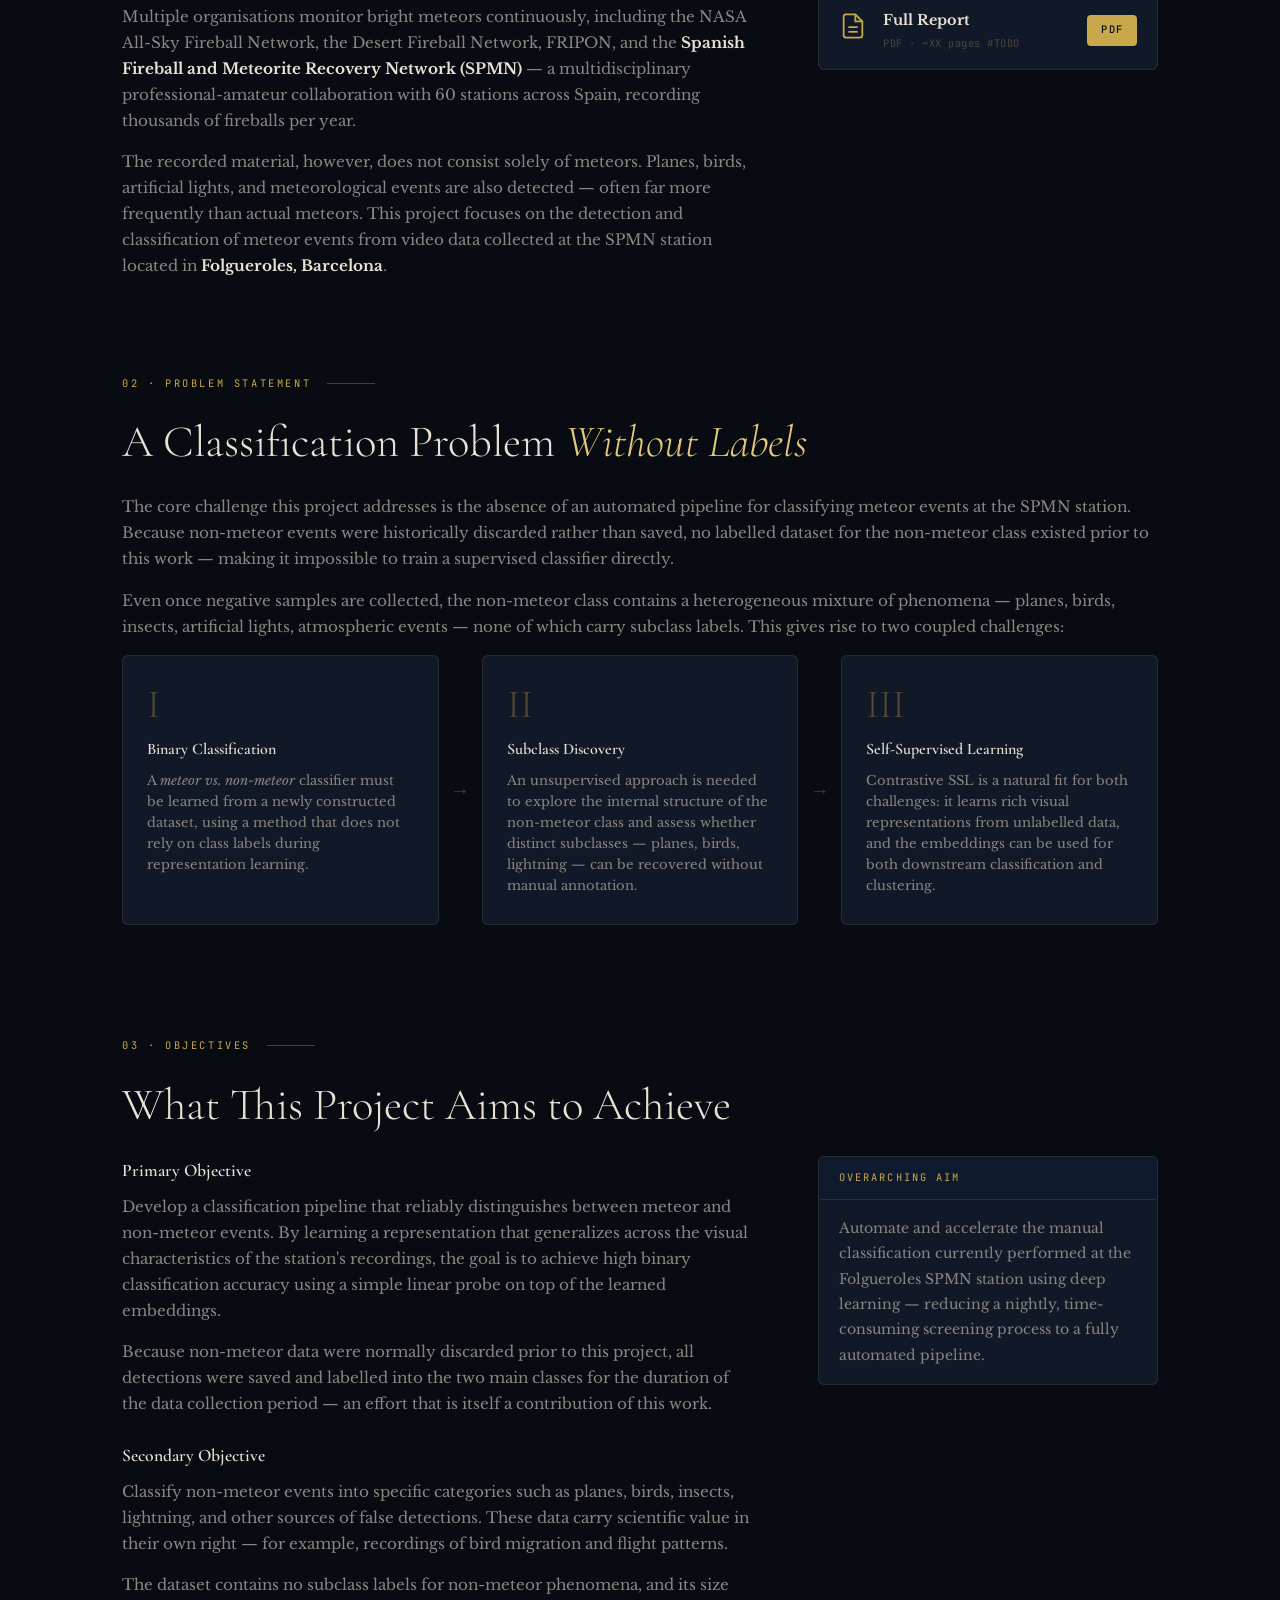
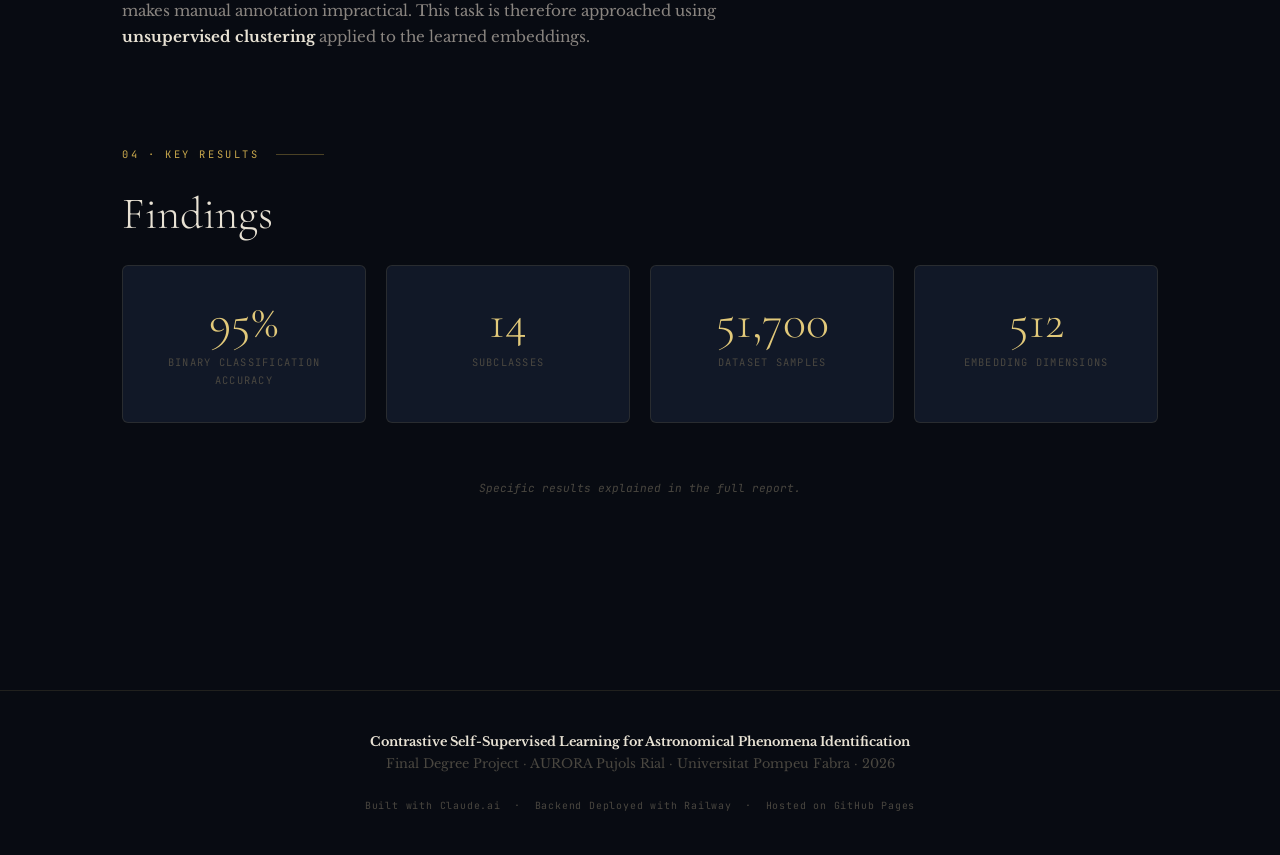
==== commit c40f7a16: "Fixes and new UI added" ====
--- a/index.html
+++ b/index.html
@@ -4,6 +4,10 @@
   <meta charset="UTF-8" />
   <meta name="viewport" content="width=device-width, initial-scale=1.0"/>
   <title>Contrastive SSL for Astronomical Phenomena</title>
+
+  <!-- Favicon -->
+  <link rel="icon" type="image/png" href="assets/images/icon.png" />
+  <link rel="apple-touch-icon" href="assets/images/icon.png" />
 
   <!-- Fonts -->
   <link rel="preconnect" href="https://fonts.googleapis.com">
@@ -37,10 +41,12 @@
   <div id="footer-mount"></div>
 
   <!-- Scripts — order matters -->
+  <script src="https://cdn.plot.ly/plotly-strict-2.32.0.min.js"></script>
   <script src="assets/js/starfield.js"></script>   <!-- background canvas animation  -->
   <script src="assets/js/components.js"></script>  <!-- nav + footer HTML            -->
   <script src="assets/js/router.js"></script>      <!-- SPA page switching           -->
   <script src="assets/js/demo.js"></script>        <!-- upload zone + tab logic      -->
+  <script src="assets/js/i18n.js"></script>        <!-- EN/CA translation toggle     -->
 
 </body>
 </html>
--- a/assets/css/nav.css
+++ b/assets/css/nav.css
@@ -168,3 +168,24 @@
   }
   .nav__cta { margin-left: 0; margin-top: 0.5rem; }
 }
+
+/* ── Language toggle button ──────────────────────────────────── */
+.nav__lang-toggle {
+  background: transparent;
+  border: 1px solid var(--border);
+  border-radius: 4px;
+  padding: 0.35rem 0.7rem;
+  font-family: var(--font-mono);
+  font-size: 0.7rem;
+  letter-spacing: 0.12em;
+  color: var(--text-secondary);
+  cursor: pointer;
+  transition: border-color var(--transition-fast),
+              color var(--transition-fast),
+              background var(--transition-fast);
+}
+.nav__lang-toggle:hover {
+  border-color: var(--gold-dim);
+  color: var(--gold);
+  background: var(--gold-glow);
+}
--- a/assets/css/page-demo.css
+++ b/assets/css/page-demo.css
@@ -541,3 +541,213 @@
   }
   .upload-step__arrow { transform: rotate(90deg); }
 }
+
+/* ── Storage counter ─────────────────────────────────────────── */
+.storage-counter {
+  font-family: var(--font-mono);
+  font-size: 0.62rem;
+  letter-spacing: 0.1em;
+  color: var(--text-muted);
+  padding: 0.2rem 0.6rem;
+  border: 1px solid var(--border);
+  border-radius: 3px;
+}
+.storage-counter--warn {
+  color: #c9a84c;
+  border-color: rgba(201,168,76,0.3);
+  background: rgba(201,168,76,0.06);
+}
+.storage-counter--full {
+  color: var(--red-star);
+  border-color: rgba(212,122,122,0.3);
+  background: rgba(212,122,122,0.06);
+}
+
+/* ── Storage warning banner ──────────────────────────────────── */
+.storage-warning {
+  justify-content: space-between;
+  align-items: center;
+  gap: 1rem;
+  flex-wrap: wrap;
+  background: rgba(201,168,76,0.08);
+  border-color: rgba(201,168,76,0.3);
+  margin-bottom: 1rem;
+}
+.storage-warning svg { color: #c9a84c; flex-shrink: 0; }
+
+/* ── Toolbar left side (summary + counter) ───────────────────── */
+.results-toolbar__left {
+  display: flex;
+  align-items: center;
+  gap: 1rem;
+  flex-wrap: wrap;
+}
+
+/* ── Loading sits above the grid, not replacing it ───────────── */
+.results-loading {
+  background: rgba(8, 11, 18, 0.7);
+  border: 1px solid var(--border);
+  border-radius: 8px;
+  margin-bottom: 1.5rem;
+  padding: 1.5rem 2rem;
+}
+.results-loading p {
+  font-family: var(--font-mono);
+  font-size: 0.72rem;
+  letter-spacing: 0.08em;
+  color: var(--text-secondary);
+  margin: 0;
+  transition: all 0.3s;
+}
+
+/* ── Cluster view toggle ─────────────────────────────────────── */
+.cluster-view-toggle {
+  display: flex;
+  align-items: center;
+  gap: 0.75rem;
+  margin-bottom: 1.5rem;
+  flex-wrap: wrap;
+}
+
+.cluster-view-toggle__label {
+  font-family: var(--font-mono);
+  font-size: 0.65rem;
+  letter-spacing: 0.15em;
+  text-transform: uppercase;
+  color: var(--text-muted);
+}
+
+.cluster-toggle-btn {
+  display: flex;
+  align-items: center;
+  gap: 0.4rem;
+  cursor: pointer;
+}
+
+.cluster-toggle-btn input[type="radio"] {
+  accent-color: var(--gold);
+  cursor: pointer;
+}
+
+.cluster-toggle-btn span {
+  font-family: var(--font-mono);
+  font-size: 0.72rem;
+  color: var(--text-secondary);
+  cursor: pointer;
+  transition: color var(--transition-fast);
+}
+
+.cluster-toggle-btn:has(input:checked) span {
+  color: var(--gold);
+}
+
+/* ── Subclass prediction bars (non-meteor cards) ─────────────── */
+.rci__subclass {
+  padding-top: 0.6rem;
+  border-top: 1px solid var(--border-soft);
+  display: flex;
+  flex-direction: column;
+  gap: 0.35rem;
+}
+
+.rci__subclass-title {
+  font-family: var(--font-mono);
+  font-size: 0.58rem;
+  letter-spacing: 0.1em;
+  text-transform: uppercase;
+  color: var(--text-muted);
+  margin-bottom: 0.2rem;
+}
+
+.rci__subclass-title em {
+  color: var(--blue-star);
+  font-style: normal;
+  font-weight: 500;
+}
+
+.rci__sub-row {
+  display: flex;
+  align-items: center;
+  gap: 0.5rem;
+}
+
+.rci__sub-label {
+  font-family: var(--font-mono);
+  font-size: 0.55rem;
+  color: var(--text-secondary);
+  width: 6.5rem;
+  flex-shrink: 0;
+  white-space: nowrap;
+  overflow: hidden;
+  text-overflow: ellipsis;
+}
+
+.rci__sub-track {
+  flex: 1;
+  height: 3px;
+  background: var(--bg-surface);
+  border-radius: 2px;
+  overflow: hidden;
+}
+
+.rci__sub-fill {
+  height: 100%;
+  background: var(--blue-star);
+  border-radius: 2px;
+  opacity: 0.7;
+  transition: width 0.5s var(--ease-out-expo);
+}
+
+.rci__sub-pct {
+  font-family: var(--font-mono);
+  font-size: 0.55rem;
+  color: var(--text-muted);
+  min-width: 2.2rem;
+  text-align: right;
+  flex-shrink: 0;
+}
+
+/* ── Square viz area ─────────────────────────────────────────── */
+.viz-area--square {
+  /* Use aspect-ratio to maintain a square regardless of screen width */
+  aspect-ratio: 1 / 1;
+  min-height: unset;   /* override the rectangle min-height */
+  max-height: 80vw;    /* on very wide screens don't go huge */
+}
+
+/* The Plotly div inside must fill the square container */
+.viz-area--square #cluster-plot {
+  width:  100%;
+  height: 100%;
+  min-height: unset;
+}
+
+/* ── Cluster controls row ────────────────────────────────────── */
+.cluster-controls {
+  display: flex;
+  align-items: center;
+  gap: 2rem;
+  flex-wrap: wrap;
+  margin-bottom: 1.5rem;
+}
+
+.cluster-control-group {
+  display: flex;
+  align-items: center;
+  gap: 0.75rem;
+}
+
+.cluster-control-group__label {
+  font-family: var(--font-mono);
+  font-size: 0.65rem;
+  letter-spacing: 0.15em;
+  text-transform: uppercase;
+  color: var(--text-muted);
+  flex-shrink: 0;
+}
+
+.cluster-toggle-row {
+  display: flex;
+  align-items: center;
+  gap: 0.5rem;
+}
--- a/assets/css/page-about.css
+++ b/assets/css/page-about.css
@@ -36,3 +36,41 @@
 @media (max-width: 540px) {
   .resources-grid { grid-template-columns: 1fr; }
 }
+
+/* ── Organisation logos grid ─────────────────────────────────── */
+.org-logos {
+  display: flex;
+  flex-wrap: wrap;
+  align-items: center;
+  justify-content: center;
+  gap: 1.25rem;
+  padding: 1.25rem;
+  background: var(--bg-card);
+  border: 1px solid var(--border);
+  border-radius: 6px;
+  margin-top: 0;   /* sits directly under the info-card */
+}
+
+.org-logo-link {
+  display: flex;
+  align-items: center;
+  justify-content: center;
+  opacity: 0.75;
+  transition: opacity var(--transition-fast), transform var(--transition-fast);
+  flex-shrink: 0;
+}
+.org-logo-link:hover {
+  opacity: 1;
+  transform: scale(1.05);
+}
+
+.org-logo {
+  max-height: 48px;      /* cap height so all logos look balanced */
+  max-width:  120px;     /* cap width for wide logos */
+  width:  auto;
+  height: auto;
+  object-fit: contain;
+  /* Invert dark logos so they're visible on the dark background.
+     Remove this rule if your logos are already light-coloured. */
+  /* filter: brightness(0) invert(1); */
+}
